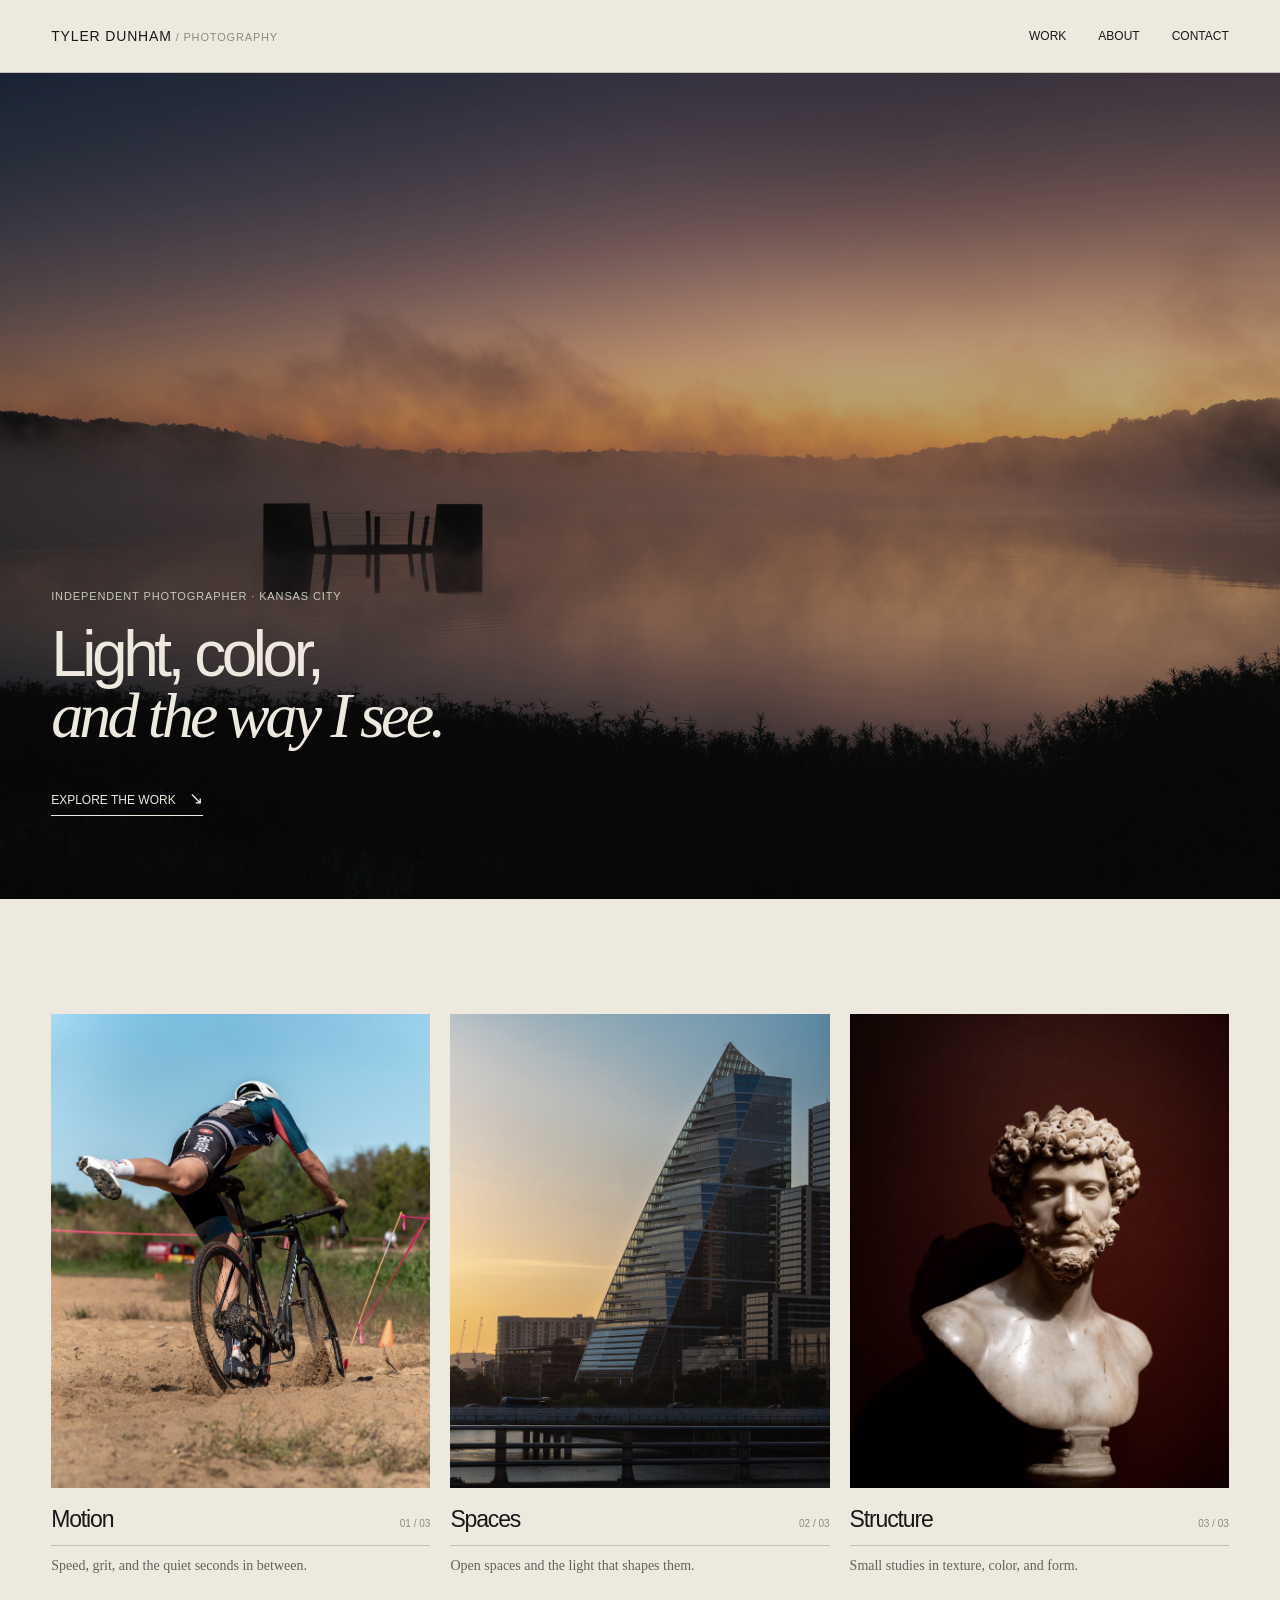
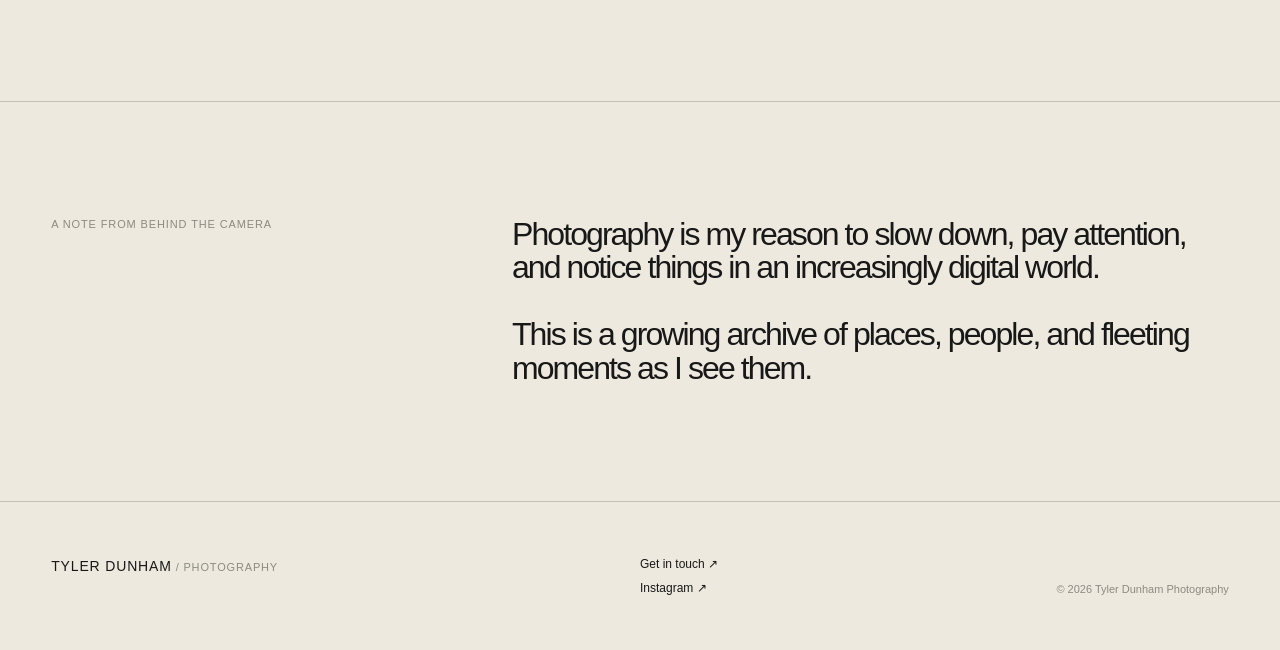
==== index.html @ 89c1e170 "Initial Site Upload v1.0" ====
<!doctype html>
<html lang="en">
  <head>
    <meta charset="utf-8">
    <meta name="viewport" content="width=device-width, initial-scale=1">
    <meta name="description" content="A curated photography portfolio of bike races, landscapes, and fine art.">
    <title>Tyler Dunham - Photography</title>
    <link rel="stylesheet" href="css/style.css">
  </head>
  <body>
    <header class="site-header">
      <a class="wordmark" href="index.html">TYLER DUNHAM<span> / PHOTOGRAPHY</span>
    </a>
    <button class="menu-toggle" aria-expanded="false" aria-controls="site-nav">Menu</button>
    <nav id="site-nav" class="site-nav">
      <a href="#work">Work</a>
      <a href="#about">About</a>
      <a href="#contact">Contact</a>
    </nav>
  </header>
  <main>
    <section class="hero">
      <div class="hero-image image-hero" role="img" aria-label="Foggy morning of a sunrise over a lake.">
      </div>
      <div class="hero-copy">
        <p class="eyebrow">Independent photographer · Kansas City</p>
        <h1>Light, color,<br>
          <em>and the way I see.</em>
        </h1>
        <a class="text-link" href="#work">Explore the work <span>↘</span>
      </a>
    </div>
   <!--  <p class="hero-index">01 — 04</p> -->
  </section>
  <section id="work" class="work section-shell">
   <!-- <div class="section-intro">
      <p class="eyebrow">Selected work</p>
      <p class="section-note">Three ways of looking at the world.</p>
    </div> -->
    <div class="category-grid">
      <a class="category-card" href="motion/index.html">
        <div class="category-image image-bike" role="img" aria-label="Cyclist dismounting in sand.">
        </div>
        <div class="card-meta">
          <h2>Motion</h2>
          <span>01 / 03</span>
        </div>
        <p>Speed, grit, and the quiet seconds in between.</p>
      </a>
      <a class="category-card" href="spaces/index.html">
        <div class="category-image image-landscape" role="img" aria-label="Camper in a grass field beneath a bare tree.">
        </div>
        <div class="card-meta">
          <h2>Spaces</h2>
          <span>02 / 03</span>
        </div>
        <p>Open spaces and the light that shapes them.</p>
      </a>
      <a class="category-card" href="structure/index.html">
        <div class="category-image image-art" role="img" aria-label="Portrait of a statue with a red background.">
        </div>
        <div class="card-meta">
          <h2>Structure</h2>
          <span>03 / 03</span>
        </div>
        <p>Small studies in texture, color, and form.</p>
      </a>
    </div>
  </section>
  <section id="about" class="statement section-shell">
    <p class="eyebrow">A note from behind the camera</p>
    <p class="statement-copy">Photography is my reason to slow down, pay attention, and notice things in an increasingly digital world.<br><br>This is a growing archive of places, people, and fleeting moments as I see them.</p>
  </section>
</main>
<footer id="contact" class="site-footer section-shell">
  <div>
    <a class="wordmark" href="index.html">TYLER DUNHAM<span> / PHOTOGRAPHY</span>
  </a>
  <!-- <p class="footer-caption">A personal photography portfolio.</p> -->
</div>
<div class="footer-links">
  <a href="mailto:tylerpauldunham@gmail.com">Get in touch ↗</a>
  <a href="https://instagram.com/tylerpdunham">Instagram ↗</a>
</div>
<p class="copyright">© 2026 Tyler Dunham Photography</p>
</footer>
<script src="js/main.js">
</script>
</body>
</html>
---- css/style.css ----
:root {
  --ink:#171817;
  --paper:#eee9df;
  --muted:#8c8a82;
  --line:rgba(23,24,23,.2)
}
* {
  box-sizing:border-box
}
html {
  scroll-behavior:smooth
}
body {
  margin:0;
  background:var(--paper);
  color:var(--ink);
  font-family:Arial,sans-serif
}
a {
  color:inherit;
  text-decoration:none
}
.site-header {
  display:flex;
  align-items:center;
  justify-content:space-between;
  padding:28px 4vw;
  border-bottom:1px solid var(--line);
  position:relative;
  z-index:2
}
.wordmark {
  font:500 14px Arial,Helvetica,sans-serif;
  letter-spacing:.06em
}
.wordmark span {
  color:var(--muted);
  font-size:11px
}
.site-nav {
  display:flex;
  gap:32px;
  font:400 12px Arial,Helvetica,sans-serif;
  text-transform:uppercase
}
.site-nav a:hover,.footer-links a:hover,.text-link:hover {
  color:#6d7850
}
.menu-toggle {
  display:none;
  background:none;
  border:0;
  font:400 12px Arial,Helvetica,sans-serif;
  text-transform:uppercase
}
.hero {
  min-height:calc(100vh - 74px);
  position:relative;
  display:grid;
  align-items:end;
  padding:5vw 4vw 7vw;
  overflow:hidden;
  background:var(--ink);
  color:var(--paper)
}
.hero-image {
  position:absolute;
  inset:0;
  background-size:cover;
  background-position:center;
  opacity:.7
}
.image-hero {
  background-color: #252927;
  background-image: url("../images/hero.jpg");
  background-size: cover;
  background-position: center;
}
.hero-copy {
  position:relative;
  max-width:720px
}
.eyebrow {
  font:400 11px Arial,Helvetica,sans-serif;
  text-transform:uppercase;
  letter-spacing:.08em;
  color:var(--muted);
  margin:0 0 22px
}
.hero .eyebrow {
  color:#c6c9bd
}
.hero h1 {
  font-size:clamp(36px,5vw,64px);
  line-height:.95;
  letter-spacing:-.07em;
  font-weight:500;
  margin:0 0 42px
}
.hero h1 em {
  font-family:Georgia,serif;
  font-weight:400;
  letter-spacing:-.06em
}
.text-link {
  font:500 12px Arial,Helvetica,sans-serif;
  text-transform:uppercase;
  border-bottom:1px solid currentColor;
  padding-bottom:8px
}
.text-link span {
  font-size:17px;
  margin-left:10px
}
.hero-index {
  position:absolute;
  right:4vw;
  bottom:7vw;
  color:#c6c9bd;
  font:400 11px Arial,Helvetica,sans-serif
}
.section-shell {
  padding:9vw 4vw;
  width:100%;
  max-width:1600px;
  margin-left:auto;
  margin-right:auto
}
.section-intro {
  display:flex;
  justify-content:space-between;
  align-items:flex-start;
  margin-bottom:52px
}
.section-note {
  font:400 16px Georgia,serif;
  line-height:1.2;
  margin:0;
  text-align:right
}
.category-grid {
  display:grid;
  grid-template-columns:repeat(3,1fr);
  gap:20px
}
.category-card {
  display:block
}
.category-image {
  aspect-ratio:4/5;
  background-size:cover;
  background-position:center;
  filter:saturate(.8);
  transition:transform .5s,filter .5s
}
.category-card:hover .category-image {
  transform:scale(.985);
  filter:saturate(1)
}
.image-bike {
  background-color: #252927;
  background-image: url("../images/bike.jpg");
  background-size: cover;
  background-position: center;
}
.image-landscape {
  background-color: #252927;
  background-image: url("../images/landscape.jpg");
  background-size: cover;
  background-position: center;
}
.image-art {
  background-color: #252927;
  background-image: url("../images/art.jpg");
  background-size: cover;
  background-position: center;
}
.card-meta {
  display:flex;
  align-items:baseline;
  justify-content:space-between;
  border-bottom:1px solid var(--line);
  padding:18px 0 12px
}
.card-meta h2 {
  font-size:23px;
  letter-spacing:-.05em;
  font-weight:500;
  margin:0
}
.card-meta span {
  font:400 10px Arial,Helvetica,sans-serif;
  color:var(--muted)
}
.category-card>p {
  font:400 14px Georgia,serif;
  color:#63625b;
  margin:12px 0
}
.statement {
  border-top:1px solid var(--line);
  border-bottom:1px solid var(--line);
  display:grid;
  grid-template-columns:1fr 2fr;
  gap:8vw
}
.statement-copy {
  font-size:clamp(18px,2.5vw,36px);
  line-height:1.05;
  letter-spacing:-.06em;
  margin:0;
  max-width:850px
}
.site-footer {
  display:grid;
  grid-template-columns:2fr 1fr 1fr;
  gap:20px;
  padding-top:55px;
  padding-bottom:55px
}
.footer-caption,.copyright {
  font:400 11px Arial,Helvetica,sans-serif;
  color:var(--muted);
  margin-top:24px
}
.footer-links {
  display:flex;
  flex-direction:column;
  gap:10px;
  font:400 12px Arial,Helvetica,sans-serif
}
.copyright {
  margin:0;
  text-align:right;
  align-self:end
}
.gallery-title {
  font-size: clamp(64px, 5.5vw, 92px);
  line-height:.9;
  letter-spacing:-.08em;
  font-weight:500;
  margin:0 0 25px
}
.gallery-frame {
  width: 100%;
  max-width: 1200px;
  margin: 0 auto;
}

.gallery-header {
 margin-bottom: 70px;
}

.gallery-lede {
  font:400 16px Georgia,serif;
  color:#63625b;
  margin:0 0 70px
}
.gallery-grid {
  width: 100%;
  max-width: 1200px;
  margin: 0 auto;
  display: grid;
  grid-template-columns: repeat(2, minmax(0, 1fr));
  gap: 20px;
}
.gallery-grid figure {
  margin:0
}
.gallery-grid img {
  display: block;
  width: 100%;
  height: auto;
}
.gallery-grid .wide {
  grid-column:span 2
}
.feature-layout {
  display:grid;
  grid-template-columns:1fr 1fr;
  grid-template-rows:repeat(2,minmax(0,1fr));
  gap:20px
}
.feature-layout figure {
  margin:0;
  overflow:hidden
}
.feature-layout figure:first-child {
  grid-row:1/-1
}
.feature-layout img {
  display:block;
  width:100%;
  height:100%;
  object-fit:cover
}
.gallery-grid + .feature-layout,
.feature-layout + .gallery-grid {
  margin-top:20px
}
@media(max-width:700px) {
  .site-header {
    padding:22px 5vw
  }
  .menu-toggle {
    display:block
  }
  .site-nav {
    display:none;
    position:absolute;
    top:65px;
    left:0;
    right:0;
    background:var(--paper);
    padding:20px 5vw;
    border-bottom:1px solid var(--line);
    flex-direction:column;
    gap:18px
  }
  .site-nav.open {
    display:flex
  }
  .hero {
    min-height:80vh;
    padding:10vw 5vw 14vw
  }
  .hero h1 {
    font-size:clamp(43px,13vw,80px);
    margin-bottom:32px
  }
  .hero-index {
    right:5vw;
    bottom:6vw
  }
  .section-shell {
    padding:18vw 5vw
  }
  .section-intro {
    margin-bottom:34px
  }
  .category-grid {
    grid-template-columns:1fr;
    gap:48px
  }
  .category-image {
    aspect-ratio:5/6
  }
  .statement {
    display:block
  }
  .statement-copy {
    margin-top:45px;
  }
  .site-footer {
    grid-template-columns:1fr 1fr;
    gap:35px;
    padding-top:14vw;
    padding-bottom:14vw
  }
  .copyright {
    grid-column:1/-1;
    text-align:left
  }
  .footer-links {
    justify-self:end
  }
  .gallery-grid {
    grid-template-columns:1fr
  }
  .gallery-grid .wide {
    grid-column:auto
  }
  .feature-layout {
    grid-template-columns:1fr;
    grid-template-rows:auto
  }
  .feature-layout figure:first-child {
    grid-row:auto
  }
  .feature-layout img {
    height:auto
  }
}
.gallery-placeholder {
  aspect-ratio:3/2;
  background:#d8d3c8;
  border:1px solid var(--line)
}
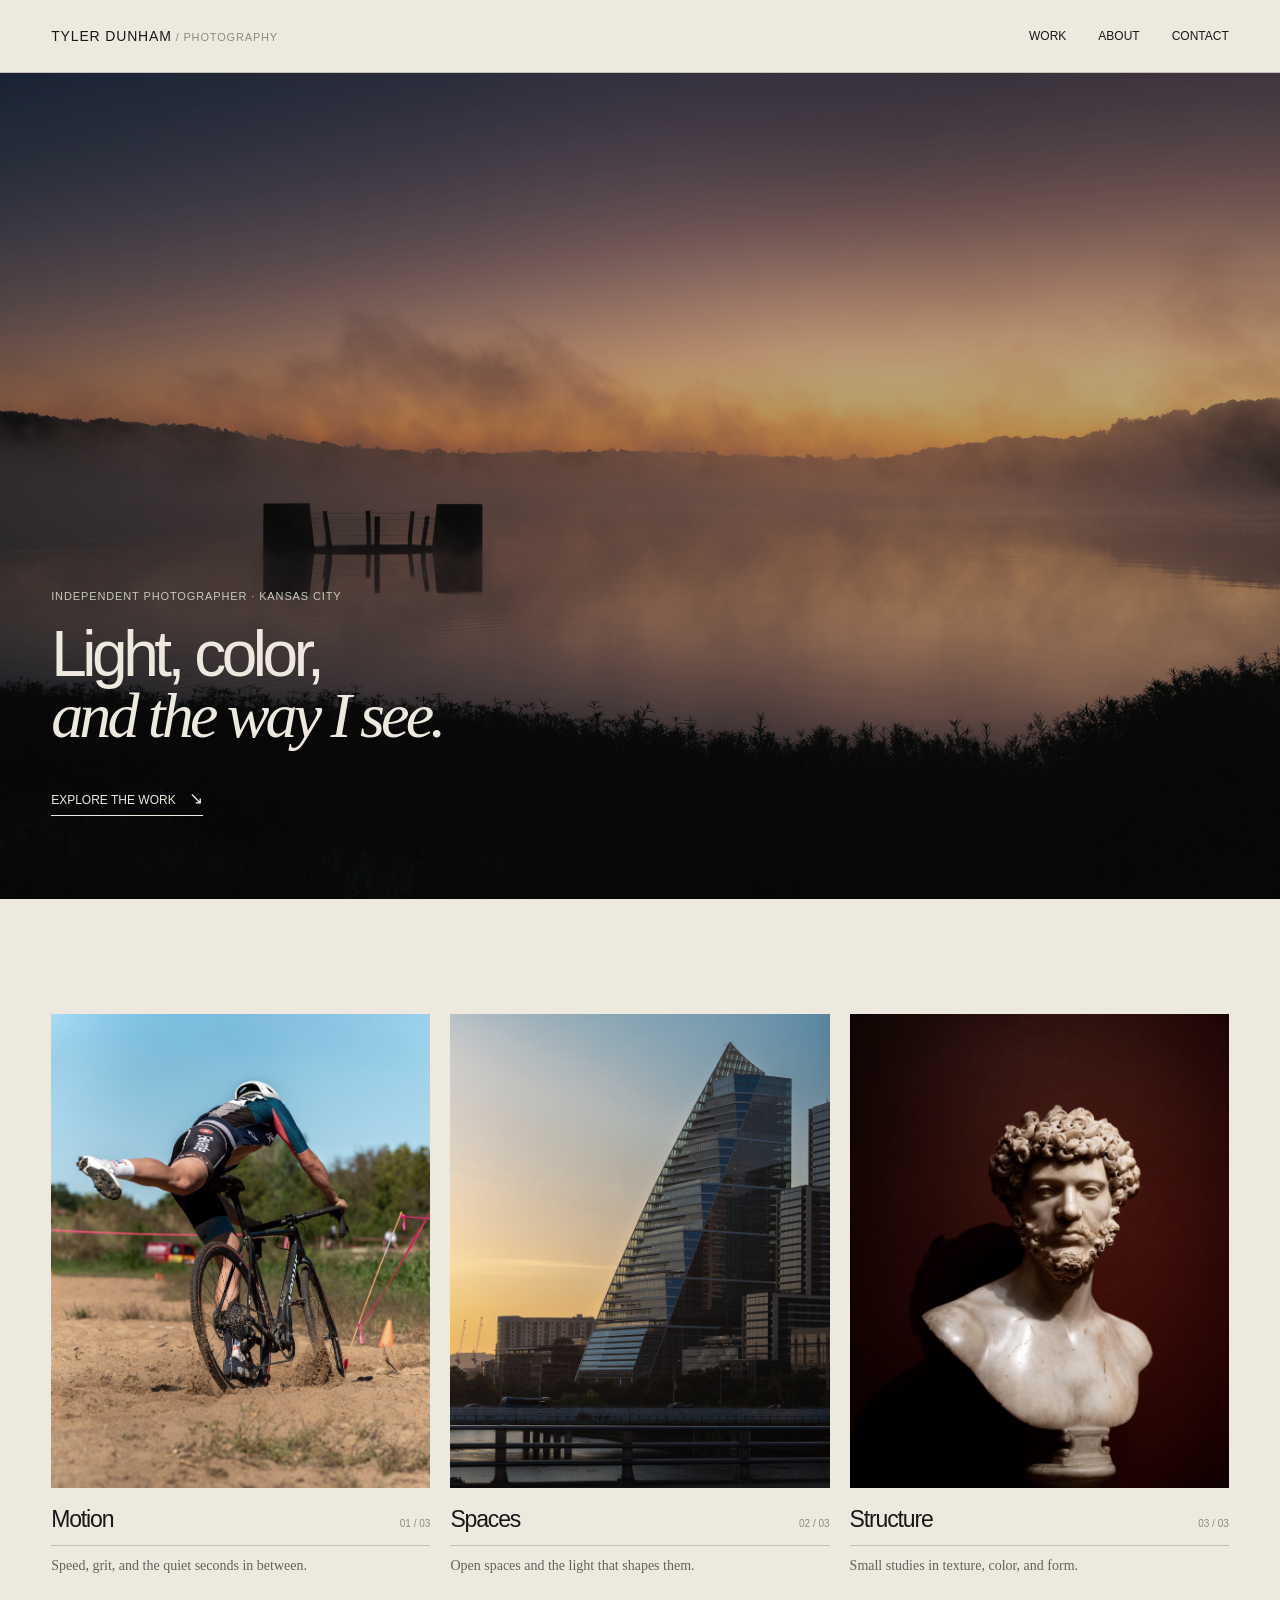
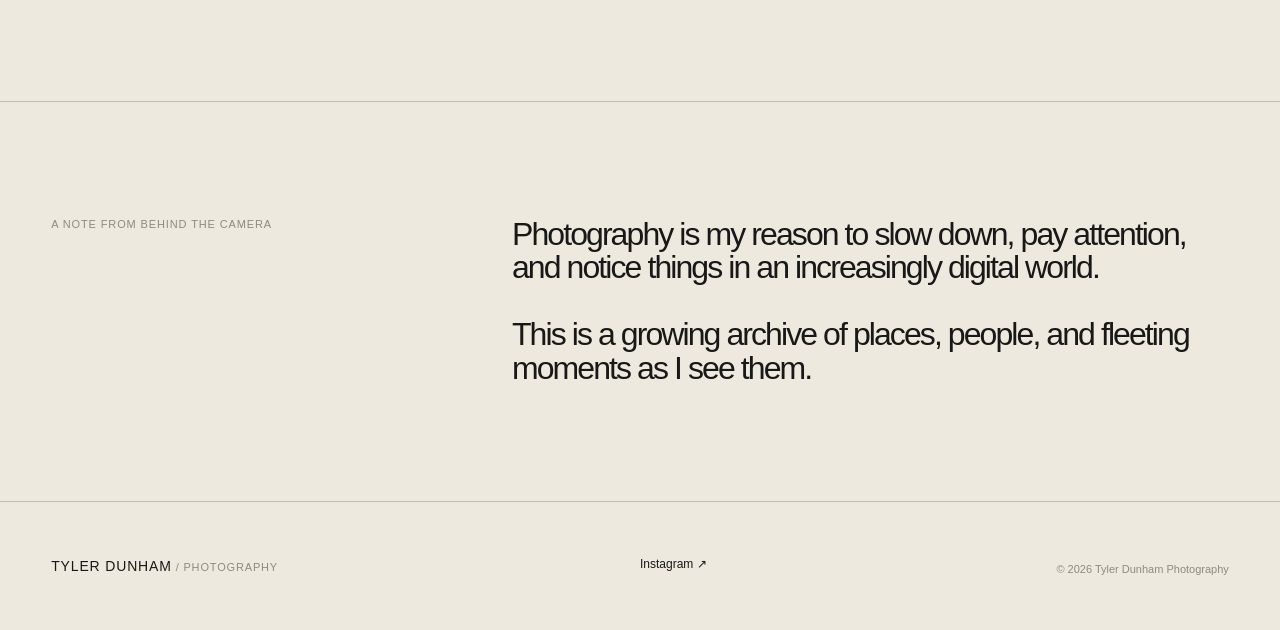
==== commit 188fec9b: "Update contact email in footer" ====
--- a/index.html
+++ b/index.html
@@ -79,7 +79,7 @@
   <!-- <p class="footer-caption">A personal photography portfolio.</p> -->
 </div>
 <div class="footer-links">
-  <a href="mailto:tylerpauldunham@gmail.com">Get in touch ↗</a>
+  <!-- <a href="mailto:placeholder@gmail.com">Get in touch ↗</a> -->
   <a href="https://instagram.com/tylerpdunham">Instagram ↗</a>
 </div>
 <p class="copyright">© 2026 Tyler Dunham Photography</p>
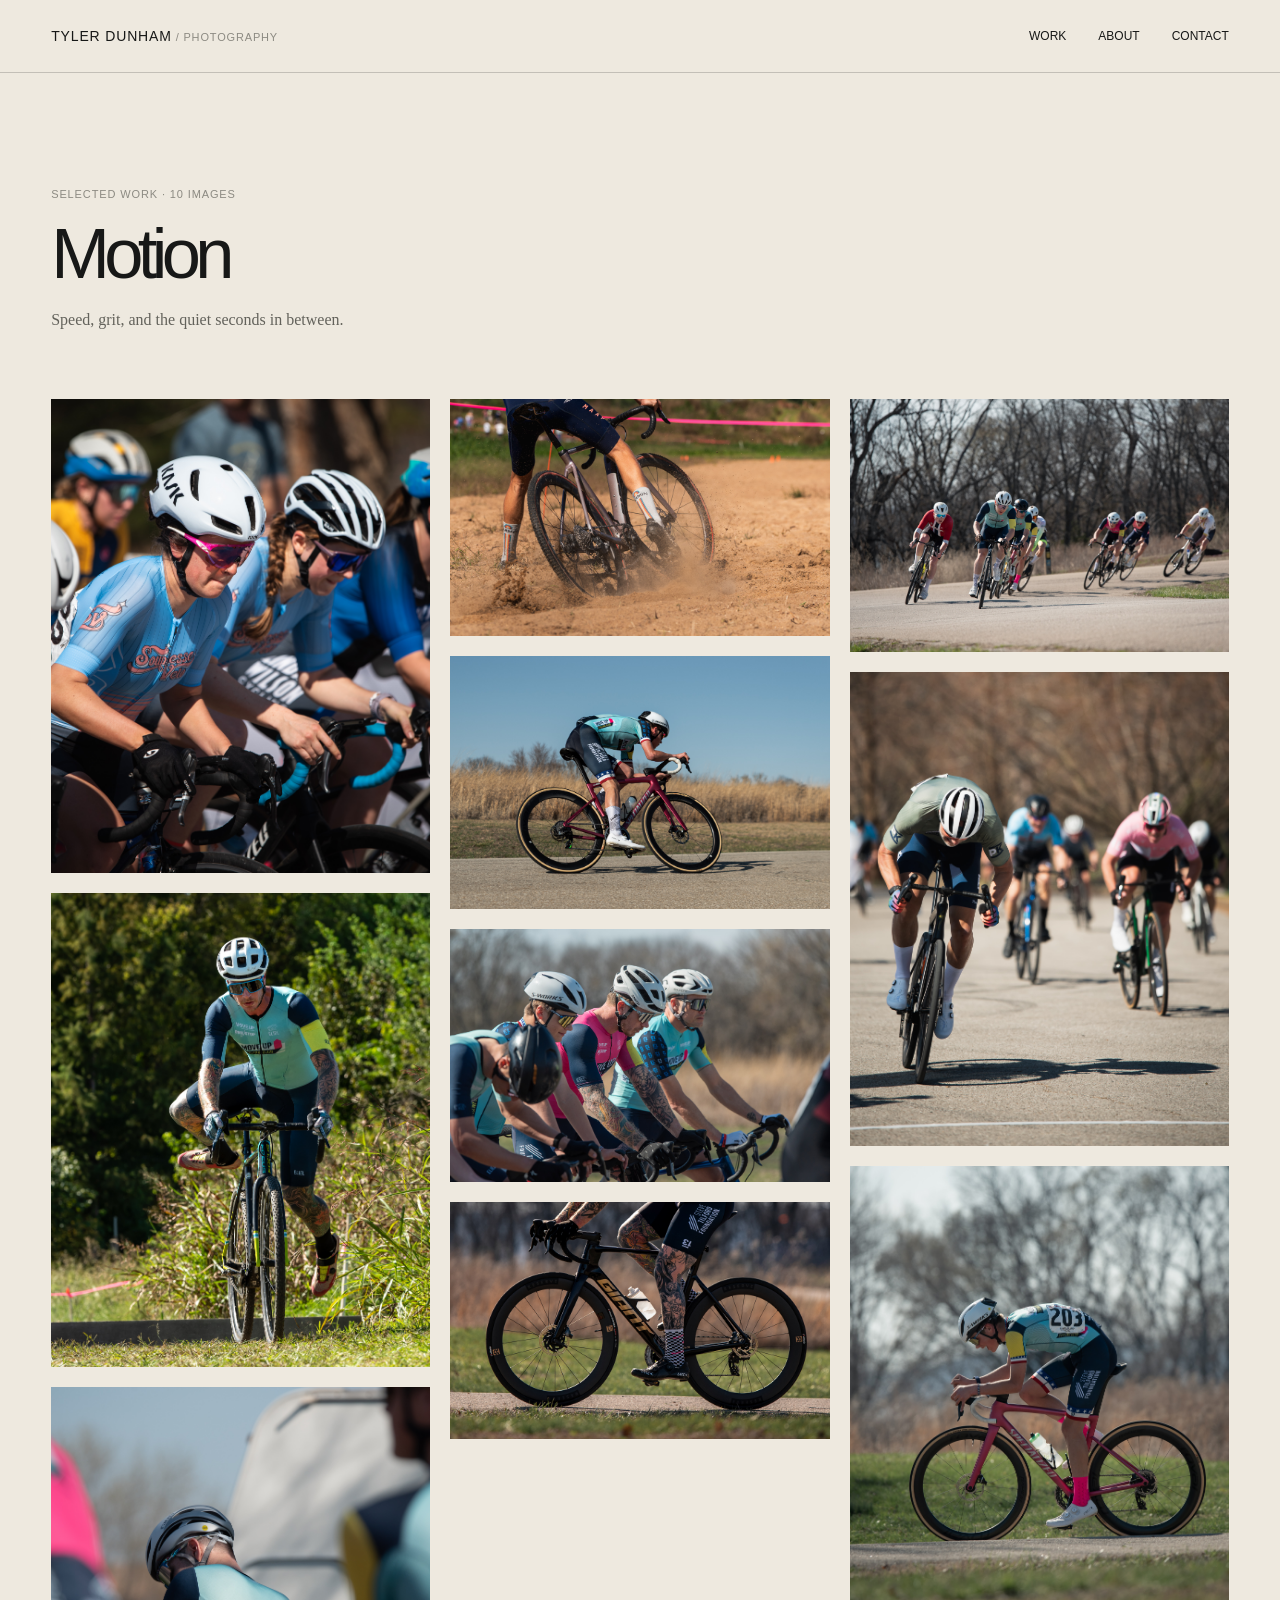
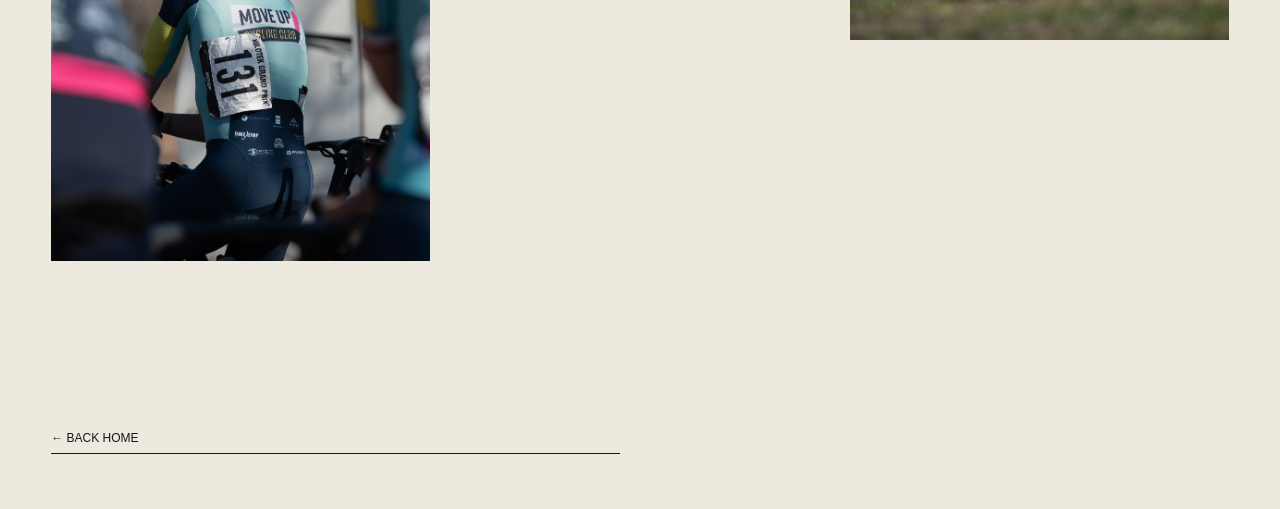
==== commit 75821152: "New Modular format for Motion" ====
--- a/index.html
+++ b/index.html
@@ -3,88 +3,44 @@
   <head>
     <meta charset="utf-8">
     <meta name="viewport" content="width=device-width, initial-scale=1">
-    <meta name="description" content="A curated photography portfolio of bike races, landscapes, and fine art.">
-    <title>Tyler Dunham - Photography</title>
-    <link rel="stylesheet" href="css/style.css">
+    <title>Motion — Tyler Dunham</title>
+    <link rel="stylesheet" href="../css/style.css">
   </head>
   <body>
     <header class="site-header">
-      <a class="wordmark" href="index.html">TYLER DUNHAM<span> / PHOTOGRAPHY</span>
-    </a>
-    <button class="menu-toggle" aria-expanded="false" aria-controls="site-nav">Menu</button>
-    <nav id="site-nav" class="site-nav">
-      <a href="#work">Work</a>
-      <a href="#about">About</a>
-      <a href="#contact">Contact</a>
-    </nav>
-  </header>
-  <main>
-    <section class="hero">
-      <div class="hero-image image-hero" role="img" aria-label="Foggy morning of a sunrise over a lake.">
+      <a class="wordmark" href="../index.html">
+        TYLER DUNHAM<span> / PHOTOGRAPHY</span>
+      </a>
+      <nav class="site-nav" style="display:flex">
+        <a href="../index.html#work">Work</a>
+        <a href="../index.html#about">About</a>
+        <a href="../index.html#contact">Contact</a>
+      </nav>
+    </header>
+
+    <main class="section-shell">
+      <div class="gallery-frame">
+        <div class="gallery-header">
+          <p class="eyebrow">Selected work · 10 images</p>
+          <h1 class="gallery-title">Motion</h1>
+          <p class="gallery-lede">Speed, grit, and the quiet seconds in between.</p>
+        </div>
+        <div id="test-gallery" class="gallery-grid modular-gallery" aria-live="polite"></div>
       </div>
-      <div class="hero-copy">
-        <p class="eyebrow">Independent photographer · Kansas City</p>
-        <h1>Light, color,<br>
-          <em>and the way I see.</em>
-        </h1>
-        <a class="text-link" href="#work">Explore the work <span>↘</span>
-      </a>
+    </main>
+
+    <footer class="site-footer section-shell">
+      <a class="text-link" href="../index.html">← Back home</a>
+    </footer>
+
+    <div class="lightbox" hidden>
+      <button class="lightbox-close" type="button" aria-label="Close image">×</button>
+      <button class="lightbox-prev" type="button" aria-label="Previous image">←</button>
+      <img class="lightbox-image" alt="">
+      <button class="lightbox-next" type="button" aria-label="Next image">→</button>
+      <p class="lightbox-count"></p>
     </div>
-   <!--  <p class="hero-index">01 — 04</p> -->
-  </section>
-  <section id="work" class="work section-shell">
-   <!-- <div class="section-intro">
-      <p class="eyebrow">Selected work</p>
-      <p class="section-note">Three ways of looking at the world.</p>
-    </div> -->
-    <div class="category-grid">
-      <a class="category-card" href="motion/index.html">
-        <div class="category-image image-bike" role="img" aria-label="Cyclist dismounting in sand.">
-        </div>
-        <div class="card-meta">
-          <h2>Motion</h2>
-          <span>01 / 03</span>
-        </div>
-        <p>Speed, grit, and the quiet seconds in between.</p>
-      </a>
-      <a class="category-card" href="spaces/index.html">
-        <div class="category-image image-landscape" role="img" aria-label="Camper in a grass field beneath a bare tree.">
-        </div>
-        <div class="card-meta">
-          <h2>Spaces</h2>
-          <span>02 / 03</span>
-        </div>
-        <p>Open spaces and the light that shapes them.</p>
-      </a>
-      <a class="category-card" href="structure/index.html">
-        <div class="category-image image-art" role="img" aria-label="Portrait of a statue with a red background.">
-        </div>
-        <div class="card-meta">
-          <h2>Structure</h2>
-          <span>03 / 03</span>
-        </div>
-        <p>Small studies in texture, color, and form.</p>
-      </a>
-    </div>
-  </section>
-  <section id="about" class="statement section-shell">
-    <p class="eyebrow">A note from behind the camera</p>
-    <p class="statement-copy">Photography is my reason to slow down, pay attention, and notice things in an increasingly digital world.<br><br>This is a growing archive of places, people, and fleeting moments as I see them.</p>
-  </section>
-</main>
-<footer id="contact" class="site-footer section-shell">
-  <div>
-    <a class="wordmark" href="index.html">TYLER DUNHAM<span> / PHOTOGRAPHY</span>
-  </a>
-  <!-- <p class="footer-caption">A personal photography portfolio.</p> -->
-</div>
-<div class="footer-links">
-  <!-- <a href="mailto:placeholder@gmail.com">Get in touch ↗</a> -->
-  <a href="https://instagram.com/tylerpdunham">Instagram ↗</a>
-</div>
-<p class="copyright">© 2026 Tyler Dunham Photography</p>
-</footer>
-<script src="js/main.js">
-</script>
-</body>
+
+    <script src="../js/gallery-test.js"></script>
+  </body>
 </html>
--- a/css/style.css
+++ b/css/style.css
@@ -386,3 +386,89 @@
   background:#d8d3c8;
   border:1px solid var(--line)
 }
+.modular-gallery {
+  display:flex;
+  align-items:flex-start;
+  gap:20px;
+}
+.masonry-column {
+  display:flex;
+  flex:1;
+  min-width:0;
+  flex-direction:column;
+  gap:20px;
+}
+.modular-gallery figure {
+  margin:0;
+  cursor:zoom-in;
+}
+.modular-gallery img {
+  display:block;
+  width:100%;
+  height:auto;
+}
+.lightbox {
+  position:fixed;
+  inset:0;
+  z-index:10;
+  display:grid;
+  place-items:center;
+  padding:5vw;
+  background:rgba(23,24,23,.94);
+}
+.lightbox[hidden] {
+  display:none;
+}
+.lightbox-image {
+  display:block;
+  width:90vw;
+  height:88vh;
+  object-fit:contain;
+}
+.lightbox button {
+  position:absolute;
+  border:0;
+  background:none;
+  color:var(--paper);
+  cursor:pointer;
+  font:400 28px Arial,Helvetica,sans-serif;
+}
+.lightbox-close {
+  top:24px;
+  right:30px;
+}
+.lightbox-prev {
+  left:30px;
+  top:50%;
+}
+.lightbox-next {
+  right:30px;
+  top:50%;
+}
+.lightbox-count {
+  position:absolute;
+  bottom:24px;
+  margin:0;
+  color:var(--paper);
+  font:400 12px Arial,Helvetica,sans-serif;
+}
+.lightbox-open {
+  overflow:hidden;
+}
+@media(max-width:700px) {
+  .modular-gallery {
+    flex-direction:column;
+  }
+  .masonry-column {
+    width:100%;
+  }
+  .lightbox {
+    padding:18vw 5vw;
+  }
+  .lightbox-prev {
+    left:15px;
+  }
+  .lightbox-next {
+    right:15px;
+  }
+}
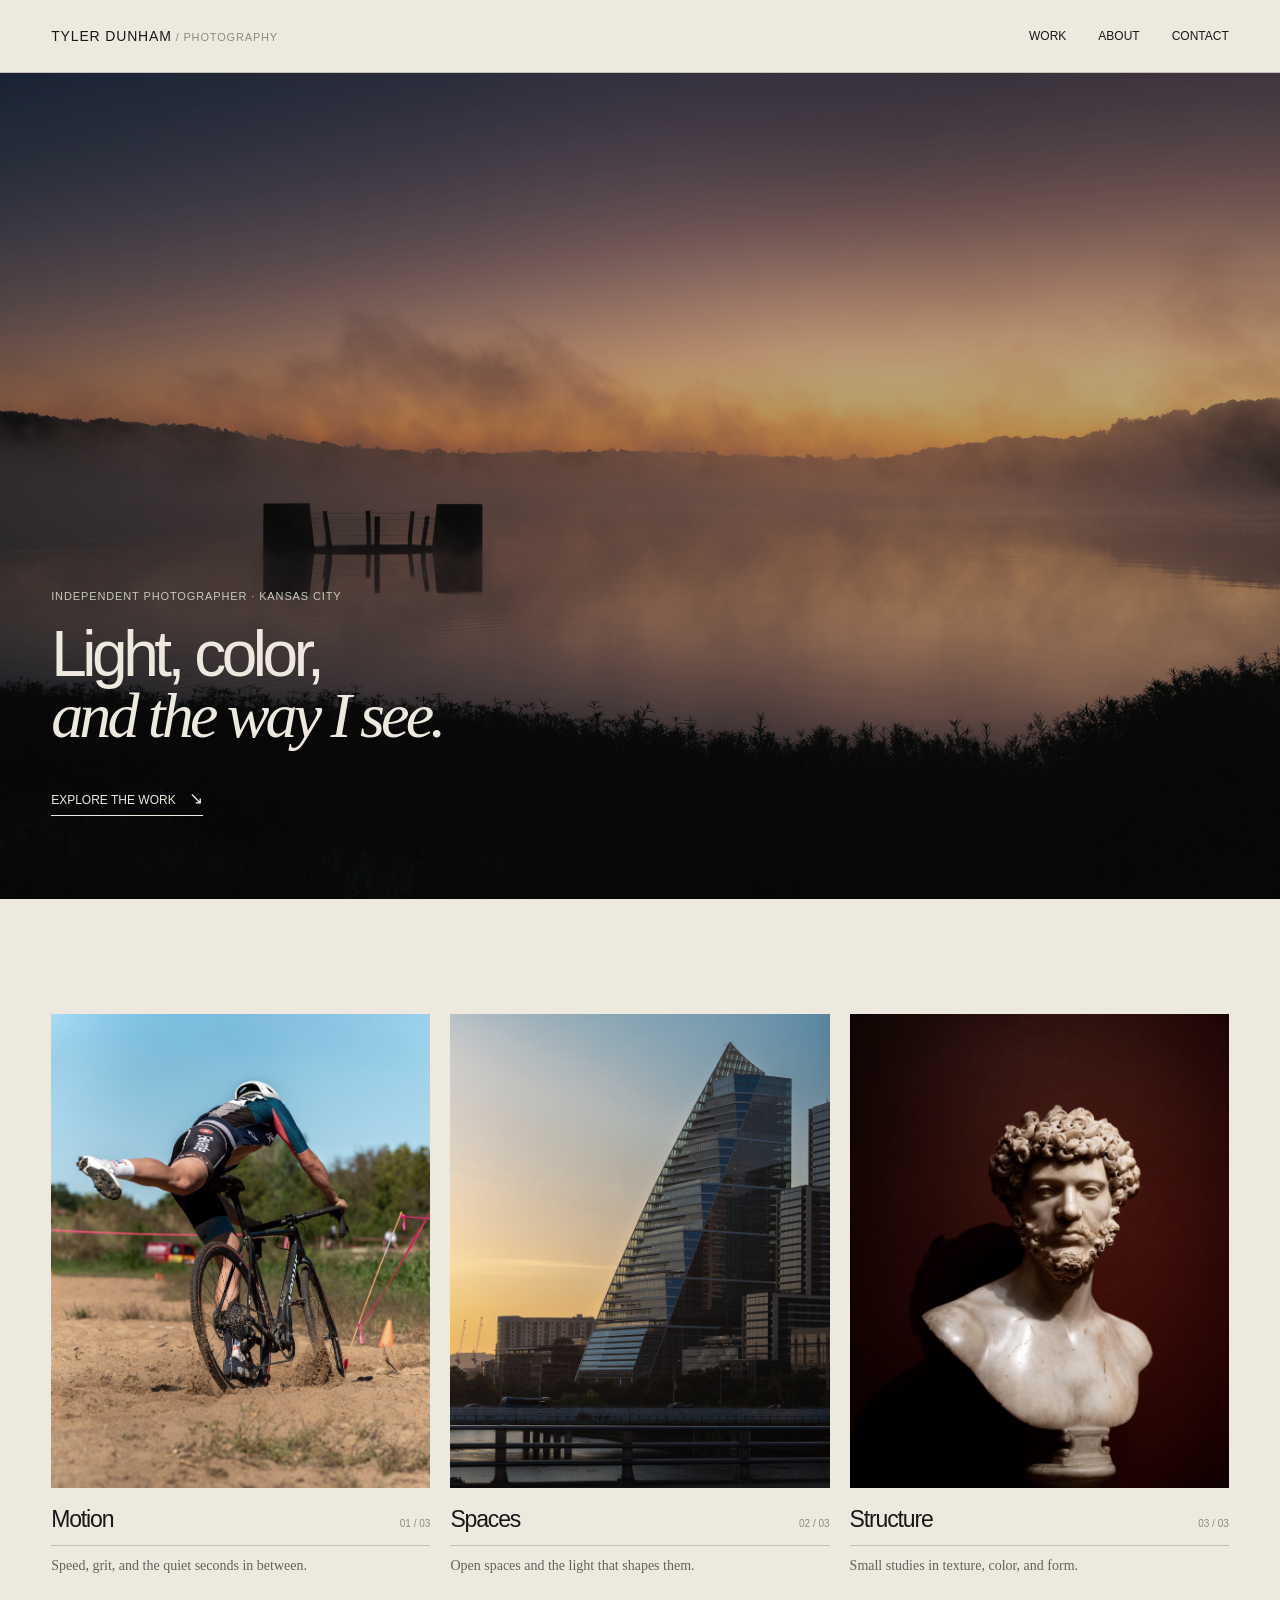
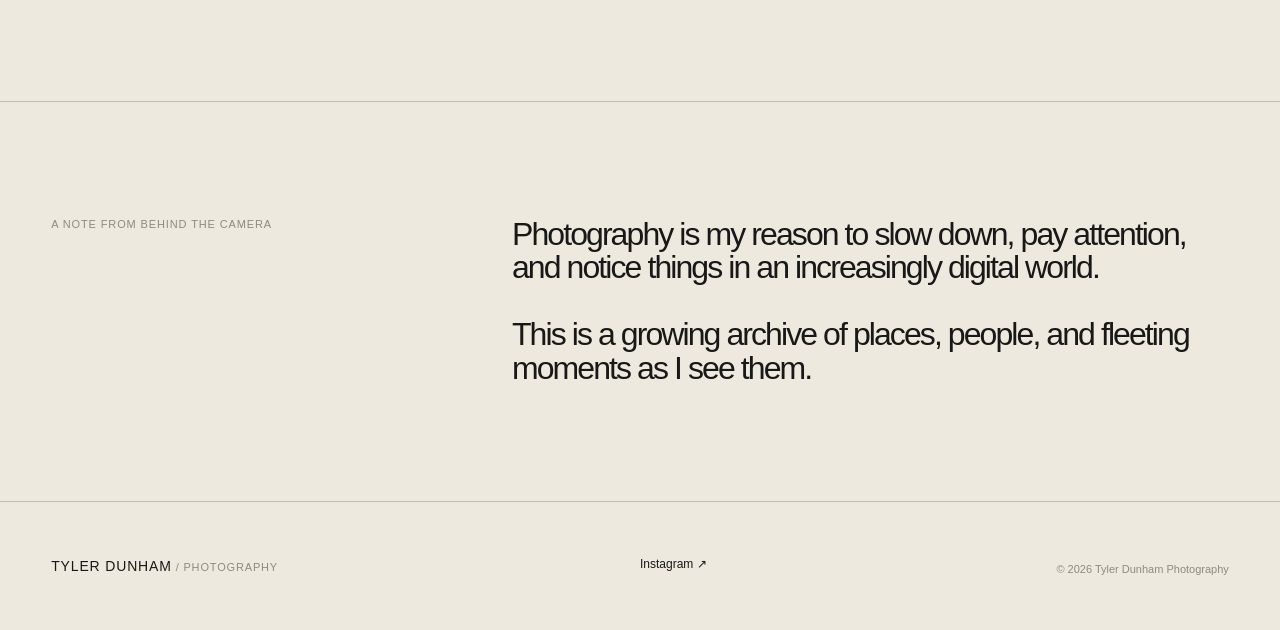
==== commit c6999ede: "Add files via upload" ====
--- a/index.html
+++ b/index.html
@@ -3,44 +3,88 @@
   <head>
     <meta charset="utf-8">
     <meta name="viewport" content="width=device-width, initial-scale=1">
-    <title>Motion — Tyler Dunham</title>
-    <link rel="stylesheet" href="../css/style.css">
+    <meta name="description" content="A curated photography portfolio of bike races, landscapes, and fine art.">
+    <title>Tyler Dunham - Photography</title>
+    <link rel="stylesheet" href="css/style.css">
   </head>
   <body>
     <header class="site-header">
-      <a class="wordmark" href="../index.html">
-        TYLER DUNHAM<span> / PHOTOGRAPHY</span>
+      <a class="wordmark" href="index.html">TYLER DUNHAM<span> / PHOTOGRAPHY</span>
+    </a>
+    <button class="menu-toggle" aria-expanded="false" aria-controls="site-nav">Menu</button>
+    <nav id="site-nav" class="site-nav">
+      <a href="#work">Work</a>
+      <a href="#about">About</a>
+      <a href="#contact">Contact</a>
+    </nav>
+  </header>
+  <main>
+    <section class="hero">
+      <div class="hero-image image-hero" role="img" aria-label="Foggy morning of a sunrise over a lake.">
+      </div>
+      <div class="hero-copy">
+        <p class="eyebrow">Independent photographer · Kansas City</p>
+        <h1>Light, color,<br>
+          <em>and the way I see.</em>
+        </h1>
+        <a class="text-link" href="#work">Explore the work <span>↘</span>
       </a>
-      <nav class="site-nav" style="display:flex">
-        <a href="../index.html#work">Work</a>
-        <a href="../index.html#about">About</a>
-        <a href="../index.html#contact">Contact</a>
-      </nav>
-    </header>
-
-    <main class="section-shell">
-      <div class="gallery-frame">
-        <div class="gallery-header">
-          <p class="eyebrow">Selected work · 10 images</p>
-          <h1 class="gallery-title">Motion</h1>
-          <p class="gallery-lede">Speed, grit, and the quiet seconds in between.</p>
+    </div>
+   <!--  <p class="hero-index">01 — 04</p> -->
+  </section>
+  <section id="work" class="work section-shell">
+   <!-- <div class="section-intro">
+      <p class="eyebrow">Selected work</p>
+      <p class="section-note">Three ways of looking at the world.</p>
+    </div> -->
+    <div class="category-grid">
+      <a class="category-card" href="motion/index.html">
+        <div class="category-image image-bike" role="img" aria-label="Cyclist dismounting in sand.">
         </div>
-        <div id="test-gallery" class="gallery-grid modular-gallery" aria-live="polite"></div>
-      </div>
-    </main>
-
-    <footer class="site-footer section-shell">
-      <a class="text-link" href="../index.html">← Back home</a>
-    </footer>
-
-    <div class="lightbox" hidden>
-      <button class="lightbox-close" type="button" aria-label="Close image">×</button>
-      <button class="lightbox-prev" type="button" aria-label="Previous image">←</button>
-      <img class="lightbox-image" alt="">
-      <button class="lightbox-next" type="button" aria-label="Next image">→</button>
-      <p class="lightbox-count"></p>
+        <div class="card-meta">
+          <h2>Motion</h2>
+          <span>01 / 03</span>
+        </div>
+        <p>Speed, grit, and the quiet seconds in between.</p>
+      </a>
+      <a class="category-card" href="spaces/index.html">
+        <div class="category-image image-landscape" role="img" aria-label="Camper in a grass field beneath a bare tree.">
+        </div>
+        <div class="card-meta">
+          <h2>Spaces</h2>
+          <span>02 / 03</span>
+        </div>
+        <p>Open spaces and the light that shapes them.</p>
+      </a>
+      <a class="category-card" href="structure/index.html">
+        <div class="category-image image-art" role="img" aria-label="Portrait of a statue with a red background.">
+        </div>
+        <div class="card-meta">
+          <h2>Structure</h2>
+          <span>03 / 03</span>
+        </div>
+        <p>Small studies in texture, color, and form.</p>
+      </a>
     </div>
-
-    <script src="../js/gallery-test.js"></script>
-  </body>
+  </section>
+  <section id="about" class="statement section-shell">
+    <p class="eyebrow">A note from behind the camera</p>
+    <p class="statement-copy">Photography is my reason to slow down, pay attention, and notice things in an increasingly digital world.<br><br>This is a growing archive of places, people, and fleeting moments as I see them.</p>
+  </section>
+</main>
+<footer id="contact" class="site-footer section-shell">
+  <div>
+    <a class="wordmark" href="index.html">TYLER DUNHAM<span> / PHOTOGRAPHY</span>
+  </a>
+  <!-- <p class="footer-caption">A personal photography portfolio.</p> -->
+</div>
+<div class="footer-links">
+  <!-- <a href="mailto:placeholder@gmail.com">Get in touch ↗</a> -->
+  <a href="https://instagram.com/tylerpdunham">Instagram ↗</a>
+</div>
+<p class="copyright">© 2026 Tyler Dunham Photography</p>
+</footer>
+<script src="js/main.js">
+</script>
+</body>
 </html>
